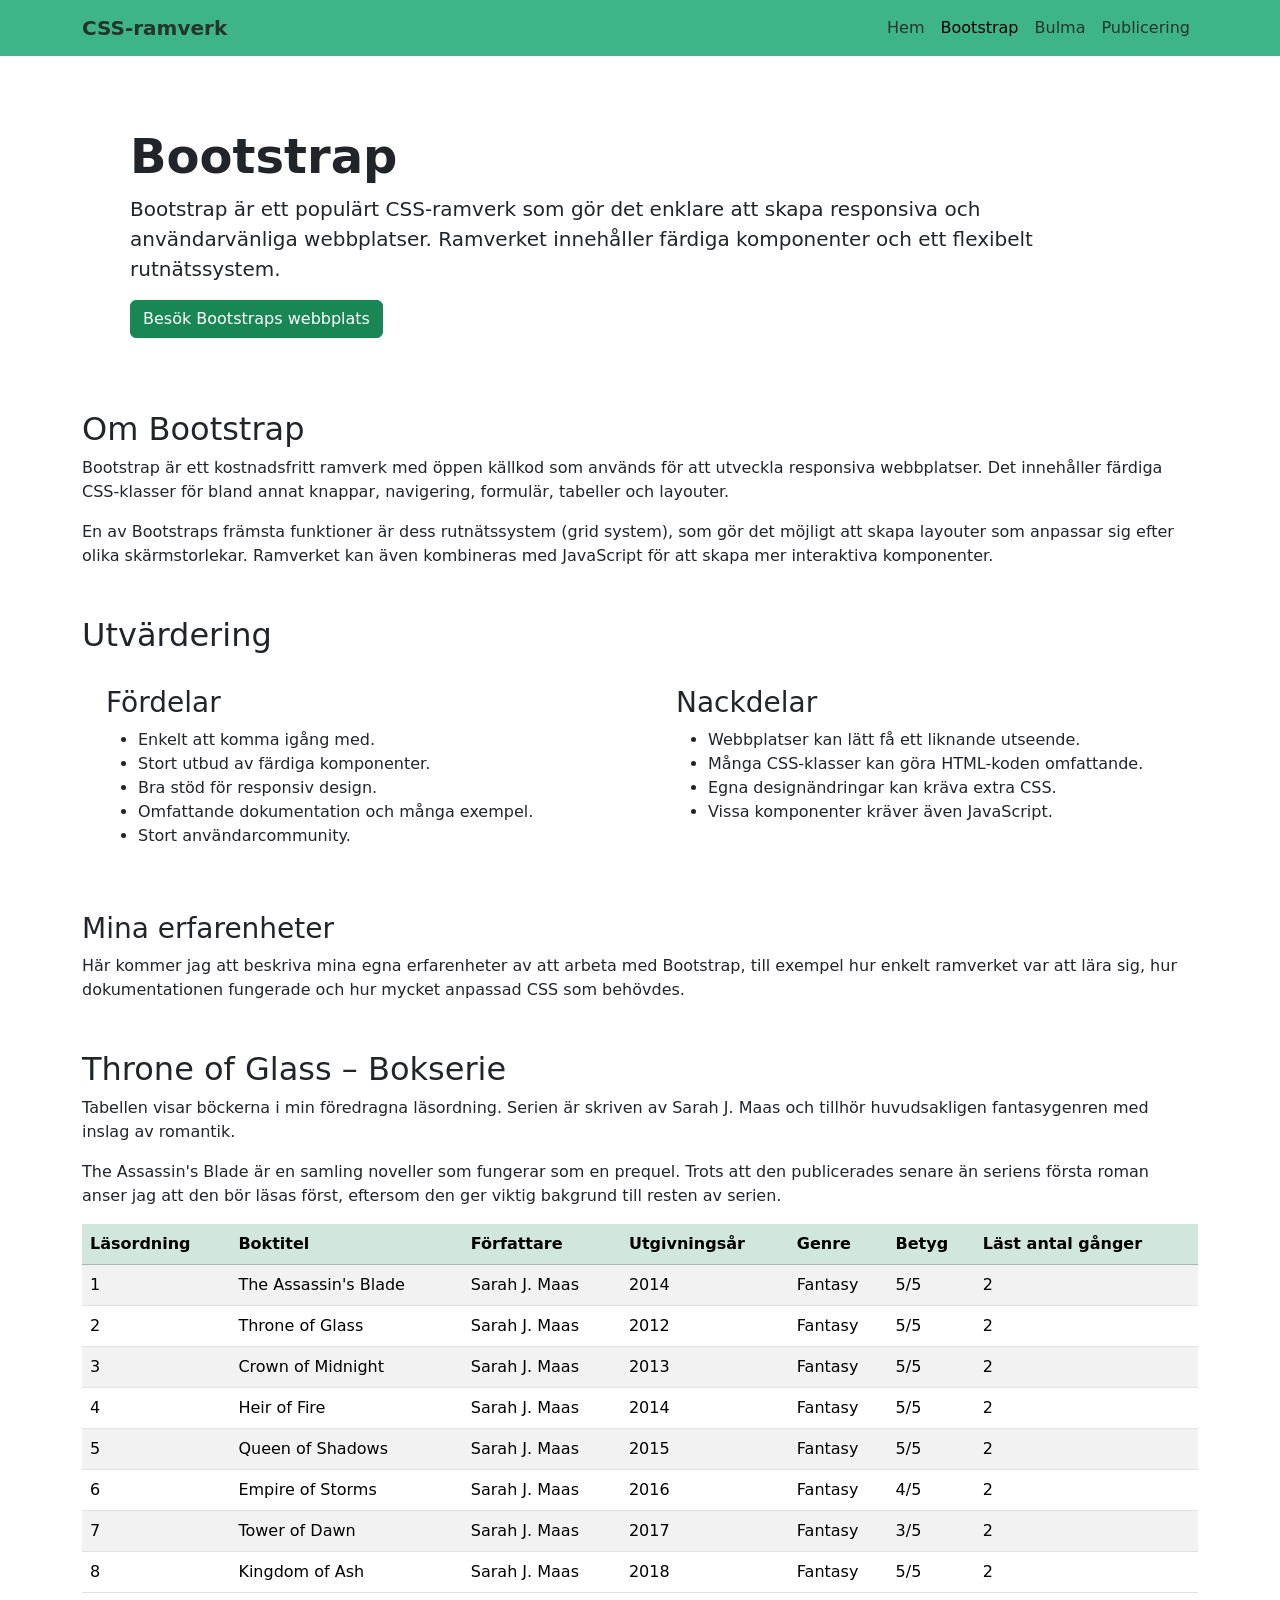
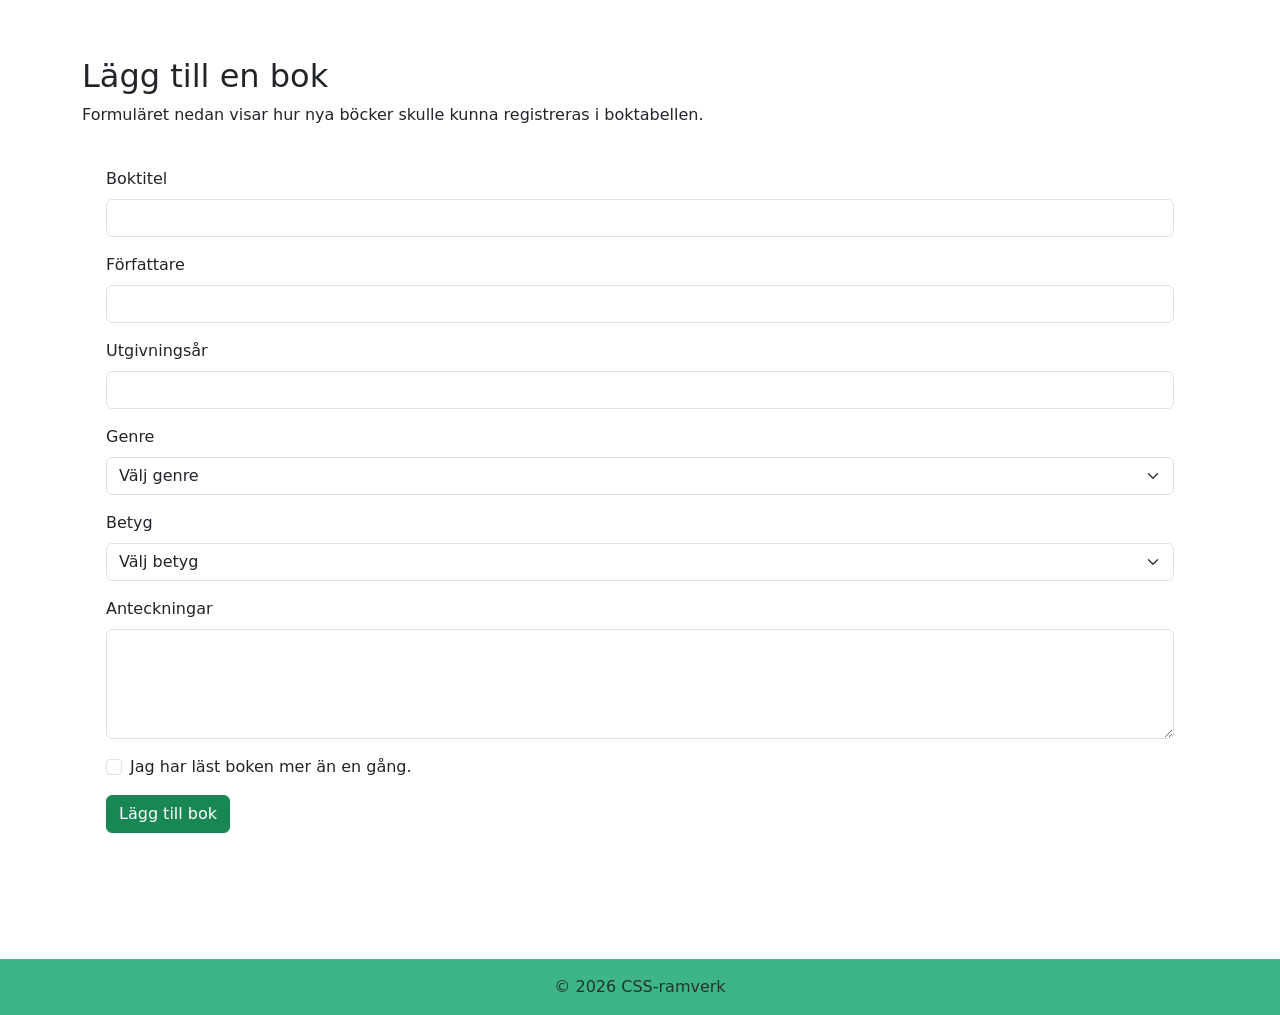
==== bootstrap.html @ 62b91027 "Initial commit" ====
<!DOCTYPE html>
<html lang="sv">
<head>
    <meta charset="UTF-8">
    <meta name="viewport" content="width=device-width, initial-scale=1.0">
    <meta name="description" content="Information och utvärdering av CSS-ramverket Bootstrap.">
    <title>Bootstrap</title>

    <!-- Bootstrap CSS -->
    <link href="https://cdn.jsdelivr.net/npm/bootstrap@5.3.3/dist/css/bootstrap.min.css" rel="stylesheet">

    <!-- My CSS -->
    <link rel="stylesheet" href="css/bootstrap-custom.css">
</head>
<body>
    <header>
        <nav class="navbar navbar-expand-md">
            <div class="container">
                <a class="navbar-brand fw-bold" href="index.html">CSS-ramverk</a>

                <div class="navbar-nav ms-auto">
                    <a class="nav-link" href="index.html">Hem</a>
                    <a class="nav-link active" href="bootstrap.html" aria-current="page">Bootstrap</a>
                    <a class="nav-link" href="bulma.html">Bulma</a>
                    <a class="nav-link" href="publicering.html">Publicering</a>
                </div>
            </div>
        </nav>
    </header>

    <main class="container py-4">

        <section class="p-4 p-md-5 mb-4 rounded-3 introduction">
            <h1 class="display-5 fw-bold">Bootstrap</h1>
            <p class="lead">
                Bootstrap är ett populärt CSS-ramverk som gör det enklare
                att skapa responsiva och användarvänliga webbplatser.
                Ramverket innehåller färdiga komponenter och ett
                flexibelt rutnätssystem.
            </p>
            <a href="https://getbootstrap.com/" target="_blank"
               rel="noopener noreferrer" class="btn btn-success">
                Besök Bootstraps webbplats
            </a>
        </section>

        <section class="mb-5">
            <h2>Om Bootstrap</h2>
            <p>
                Bootstrap är ett kostnadsfritt ramverk med öppen källkod
                som används för att utveckla responsiva webbplatser.
                Det innehåller färdiga CSS-klasser för bland annat
                knappar, navigering, formulär, tabeller och layouter.
            </p>
            <p>
                En av Bootstraps främsta funktioner är dess
                rutnätssystem (grid system), som gör det möjligt
                att skapa layouter som anpassar sig efter olika
                skärmstorlekar. Ramverket kan även kombineras med
                JavaScript för att skapa mer interaktiva komponenter.
            </p>
        </section>

        <section class="mb-5">
            <h2>Utvärdering</h2>

            <div class="row g-4">
                <div class="col-md-6">
                    <div class="evaluation-card h-100 p-4 rounded">
                        <h3>Fördelar</h3>
                        <ul>
                            <li>Enkelt att komma igång med.</li>
                            <li>Stort utbud av färdiga komponenter.</li>
                            <li>Bra stöd för responsiv design.</li>
                            <li>Omfattande dokumentation och många exempel.</li>
                            <li>Stort användarcommunity.</li>
                        </ul>
                    </div>
                </div>

                <div class="col-md-6">
                    <div class="evaluation-card h-100 p-4 rounded">
                        <h3>Nackdelar</h3>
                        <ul>
                            <li>Webbplatser kan lätt få ett liknande utseende.</li>
                            <li>Många CSS-klasser kan göra HTML-koden omfattande.</li>
                            <li>Egna designändringar kan kräva extra CSS.</li>
                            <li>Vissa komponenter kräver även JavaScript.</li>
                        </ul>
                    </div>
                </div>
            </div>

            <h3 class="mt-4">Mina erfarenheter</h3>
            <p>
                Här kommer jag att beskriva mina egna erfarenheter av
                att arbeta med Bootstrap, till exempel hur enkelt
                ramverket var att lära sig, hur dokumentationen
                fungerade och hur mycket anpassad CSS som behövdes.
            </p>
        </section>

        <section class="mb-5">
            <h2>Throne of Glass – Bokserie</h2>
            <p>
                Tabellen visar böckerna i min föredragna läsordning.
                Serien är skriven av Sarah J. Maas och tillhör
                huvudsakligen fantasygenren med inslag av romantik.
            </p>
            <p>
                The Assassin's Blade är en samling noveller som fungerar
                som en prequel. Trots att den publicerades senare än
                seriens första roman anser jag att den bör läsas först,
                eftersom den ger viktig bakgrund till resten av serien.
            </p>

            <div class="table-responsive">
                <table class="table table-striped table-hover align-middle">
                    <thead class="table-success">
                        <tr>
                            <th scope="col">Läsordning</th>
                            <th scope="col">Boktitel</th>
                            <th scope="col">Författare</th>
                            <th scope="col">Utgivningsår</th>
                            <th scope="col">Genre</th>
                            <th scope="col">Betyg</th>
                            <th scope="col">Läst antal gånger</th>
                        </tr>
                    </thead>
                    <tbody>
                        <tr>
                            <td>1</td>
                            <td>The Assassin's Blade</td>
                            <td>Sarah J. Maas</td>
                            <td>2014</td>
                            <td>Fantasy</td>
                            <td>5/5</td>
                            <td>2</td>
                        </tr>
                        <tr>
                            <td>2</td>
                            <td>Throne of Glass</td>
                            <td>Sarah J. Maas</td>
                            <td>2012</td>
                            <td>Fantasy</td>
                            <td>5/5</td>
                            <td>2</td>
                        </tr>
                        <tr>
                            <td>3</td>
                            <td>Crown of Midnight</td>
                            <td>Sarah J. Maas</td>
                            <td>2013</td>
                            <td>Fantasy</td>
                            <td>5/5</td>
                            <td>2</td>
                        </tr>
                        <tr>
                            <td>4</td>
                            <td>Heir of Fire</td>
                            <td>Sarah J. Maas</td>
                            <td>2014</td>
                            <td>Fantasy</td>
                            <td>5/5</td>
                            <td>2</td>
                        </tr>
                        <tr>
                            <td>5</td>
                            <td>Queen of Shadows</td>
                            <td>Sarah J. Maas</td>
                            <td>2015</td>
                            <td>Fantasy</td>
                            <td>5/5</td>
                            <td>2</td>
                        </tr>
                        <tr>
                            <td>6</td>
                            <td>Empire of Storms</td>
                            <td>Sarah J. Maas</td>
                            <td>2016</td>
                            <td>Fantasy</td>
                            <td>4/5</td>
                            <td>2</td>
                        </tr>
                        <tr>
                            <td>7</td>
                            <td>Tower of Dawn</td>
                            <td>Sarah J. Maas</td>
                            <td>2017</td>
                            <td>Fantasy</td>
                            <td>3/5</td>
                            <td>2</td>
                        </tr>
                        <tr>
                            <td>8</td>
                            <td>Kingdom of Ash</td>
                            <td>Sarah J. Maas</td>
                            <td>2018</td>
                            <td>Fantasy</td>
                            <td>5/5</td>
                            <td>2</td>
                        </tr>
                    </tbody>
                </table>
            </div>
        </section>

        <section class="mb-5">
            <h2>Lägg till en bok</h2>
            <p>
                Formuläret nedan visar hur nya böcker skulle kunna
                registreras i boktabellen.
            </p>

            <form action="#" method="get" class="p-4 rounded book-form">

                <div class="mb-3">
                    <label for="book-title" class="form-label">Boktitel</label>
                    <input type="text" class="form-control" id="book-title"
                           name="book-title" required>
                </div>

                <div class="mb-3">
                    <label for="author" class="form-label">Författare</label>
                    <input type="text" class="form-control" id="author"
                           name="author" required>
                </div>

                <div class="mb-3">
                    <label for="year" class="form-label">Utgivningsår</label>
                    <input type="number" class="form-control" id="year"
                           name="year" min="1" max="2100" required>
                </div>

                <div class="mb-3">
                    <label for="genre" class="form-label">Genre</label>
                    <select class="form-select" id="genre" name="genre" required>
                        <option value="" selected disabled>Välj genre</option>
                        <option value="Fantasy">Fantasy</option>
                        <option value="Romantik">Romantik</option>
                        <option value="Deckare">Deckare</option>
                        <option value="Science fiction">Science fiction</option>
                        <option value="Övrigt">Övrigt</option>
                    </select>
                </div>

                <div class="mb-3">
                    <label for="rating" class="form-label">Betyg</label>
                    <select class="form-select" id="rating" name="rating" required>
                        <option value="" selected disabled>Välj betyg</option>
                        <option value="1">1/5</option>
                        <option value="2">2/5</option>
                        <option value="3">3/5</option>
                        <option value="4">4/5</option>
                        <option value="5">5/5</option>
                    </select>
                </div>

                <div class="mb-3">
                    <label for="notes" class="form-label">Anteckningar</label>
                    <textarea class="form-control" id="notes" name="notes"
                              rows="4"></textarea>
                </div>

                <div class="form-check mb-3">
                    <input class="form-check-input" type="checkbox"
                           id="read-twice" name="read-twice" value="yes">
                    <label class="form-check-label" for="read-twice">
                        Jag har läst boken mer än en gång.
                    </label>
                </div>

                <button type="submit" class="btn btn-success">
                    Lägg till bok
                </button>

            </form>
        </section>

    </main>

    <footer class="site-footer text-center py-3">
        <p class="mb-0">&copy; 2026 CSS-ramverk</p>
    </footer>

</body>
</html>
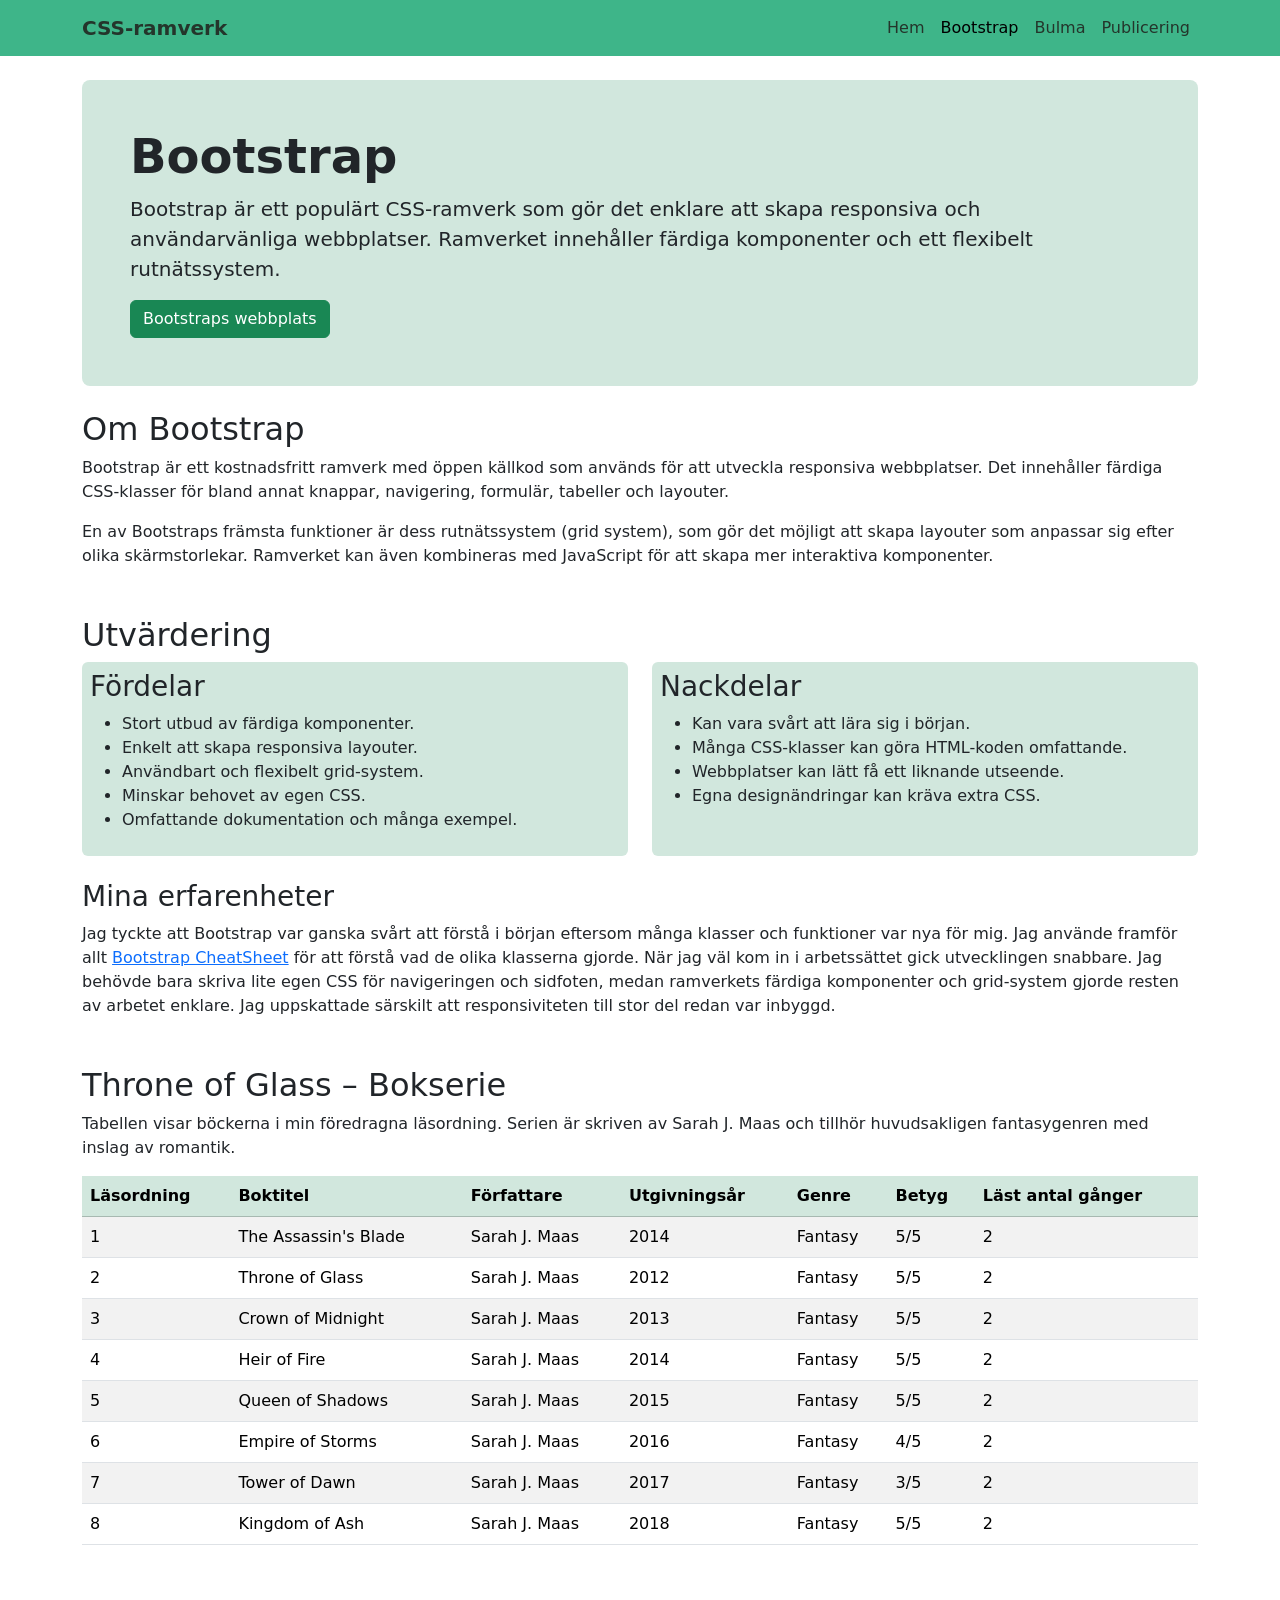
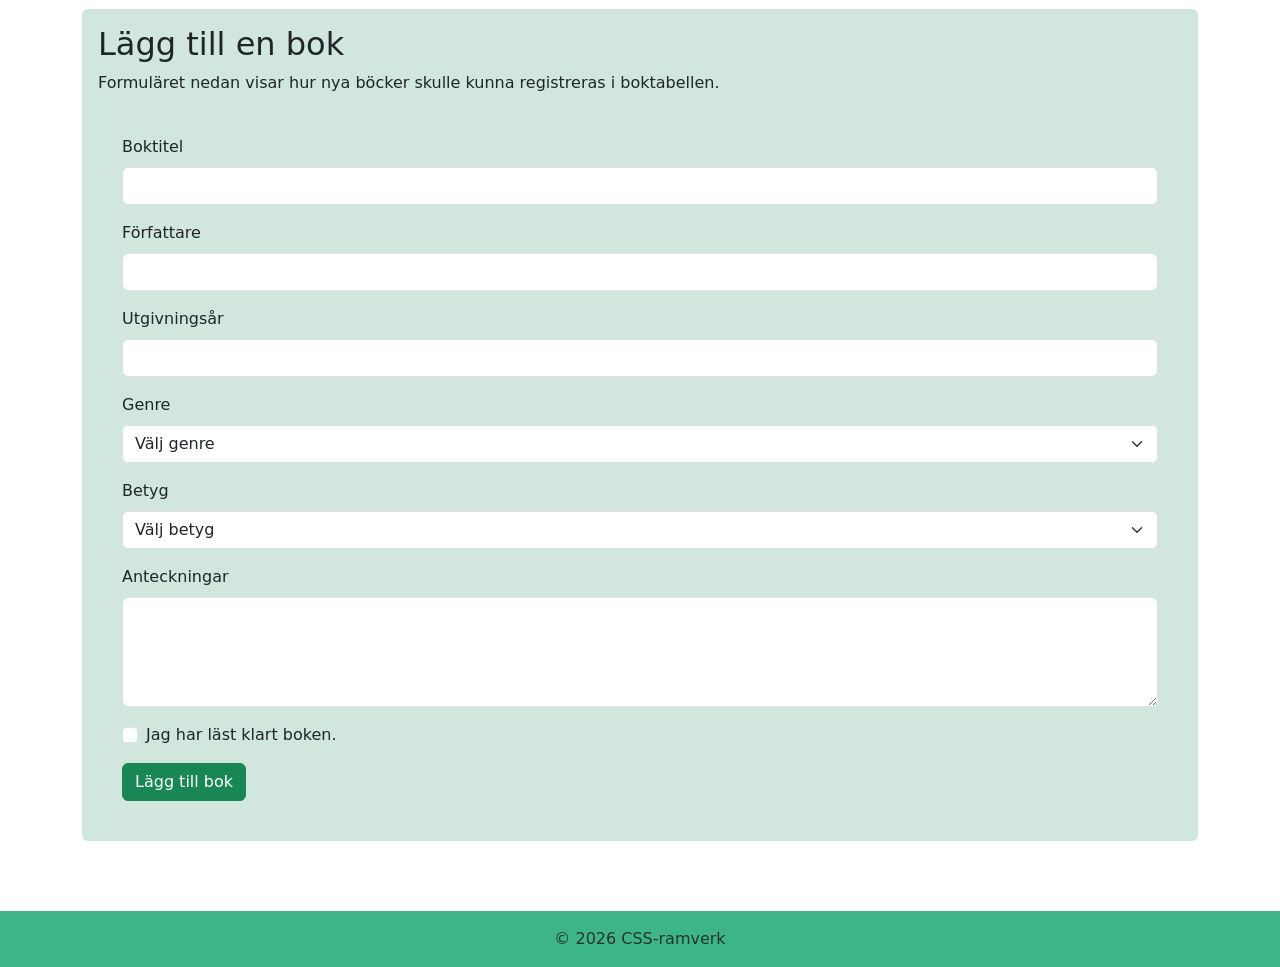
==== commit 78fc428b: "Fixed some styling added evaluation txt edited some other txt" ====
--- a/bootstrap.html
+++ b/bootstrap.html
@@ -29,28 +29,21 @@
     </header>
 
     <main class="container py-4">
-
-        <section class="p-4 p-md-5 mb-4 rounded-3 introduction">
+        <section class="p-4 p-md-5 mb-4 rounded-3 introduction bg-success-subtle">
             <h1 class="display-5 fw-bold">Bootstrap</h1>
             <p class="lead">
-                Bootstrap är ett populärt CSS-ramverk som gör det enklare
-                att skapa responsiva och användarvänliga webbplatser.
-                Ramverket innehåller färdiga komponenter och ett
-                flexibelt rutnätssystem.
+                Bootstrap är ett populärt CSS-ramverk som gör det enklare att skapa responsiva och användarvänliga webbplatser. Ramverket innehåller färdiga komponenter och ett flexibelt rutnätssystem.
             </p>
             <a href="https://getbootstrap.com/" target="_blank"
                rel="noopener noreferrer" class="btn btn-success">
-                Besök Bootstraps webbplats
+                Bootstraps webbplats
             </a>
         </section>
 
         <section class="mb-5">
             <h2>Om Bootstrap</h2>
             <p>
-                Bootstrap är ett kostnadsfritt ramverk med öppen källkod
-                som används för att utveckla responsiva webbplatser.
-                Det innehåller färdiga CSS-klasser för bland annat
-                knappar, navigering, formulär, tabeller och layouter.
+                Bootstrap är ett kostnadsfritt ramverk med öppen källkod som används för att utveckla responsiva webbplatser. Det innehåller färdiga CSS-klasser för bland annat knappar, navigering, formulär, tabeller och layouter.
             </p>
             <p>
                 En av Bootstraps främsta funktioner är dess
@@ -66,52 +59,47 @@
 
             <div class="row g-4">
                 <div class="col-md-6">
-                    <div class="evaluation-card h-100 p-4 rounded">
+                    <div class="h-100 p-2 rounded bg-success-subtle">
                         <h3>Fördelar</h3>
                         <ul>
-                            <li>Enkelt att komma igång med.</li>
                             <li>Stort utbud av färdiga komponenter.</li>
-                            <li>Bra stöd för responsiv design.</li>
+                            <li>Enkelt att skapa responsiva layouter.</li>
+                            <li>Användbart och flexibelt grid-system.</li>
+                            <li>Minskar behovet av egen CSS.</li>
                             <li>Omfattande dokumentation och många exempel.</li>
-                            <li>Stort användarcommunity.</li>
                         </ul>
                     </div>
                 </div>
 
                 <div class="col-md-6">
-                    <div class="evaluation-card h-100 p-4 rounded">
+                    <div class="h-100 p-2 rounded bg-success-subtle">
                         <h3>Nackdelar</h3>
                         <ul>
+                            <li>Kan vara svårt att lära sig i början.</li>
+                            <li>Många CSS-klasser kan göra HTML-koden omfattande.</li>
                             <li>Webbplatser kan lätt få ett liknande utseende.</li>
-                            <li>Många CSS-klasser kan göra HTML-koden omfattande.</li>
                             <li>Egna designändringar kan kräva extra CSS.</li>
-                            <li>Vissa komponenter kräver även JavaScript.</li>
                         </ul>
                     </div>
                 </div>
             </div>
 
             <h3 class="mt-4">Mina erfarenheter</h3>
-            <p>
-                Här kommer jag att beskriva mina egna erfarenheter av
-                att arbeta med Bootstrap, till exempel hur enkelt
-                ramverket var att lära sig, hur dokumentationen
-                fungerade och hur mycket anpassad CSS som behövdes.
-            </p>
+                <p>
+                    Jag tyckte att Bootstrap var ganska svårt att förstå i början
+                    eftersom många klasser och funktioner var nya för mig.
+                    Jag använde framför allt
+                    <a href="https://bootstrap-cheatsheet.themeselection.com/"
+                    target="_blank" rel="noopener noreferrer">Bootstrap CheatSheet</a>
+                    för att förstå vad de olika klasserna gjorde. När jag väl kom in i arbetssättet gick utvecklingen snabbare. Jag behövde bara skriva lite egen CSS för navigeringen och
+                    sidfoten, medan ramverkets färdiga komponenter och grid-system gjorde resten av arbetet enklare. Jag uppskattade särskilt att responsiviteten till stor del redan var inbyggd.
+                </p>
         </section>
 
         <section class="mb-5">
             <h2>Throne of Glass – Bokserie</h2>
             <p>
-                Tabellen visar böckerna i min föredragna läsordning.
-                Serien är skriven av Sarah J. Maas och tillhör
-                huvudsakligen fantasygenren med inslag av romantik.
-            </p>
-            <p>
-                The Assassin's Blade är en samling noveller som fungerar
-                som en prequel. Trots att den publicerades senare än
-                seriens första roman anser jag att den bör läsas först,
-                eftersom den ger viktig bakgrund till resten av serien.
+                Tabellen visar böckerna i min föredragna läsordning. Serien är skriven av Sarah J. Maas och tillhör huvudsakligen fantasygenren med inslag av romantik.
             </p>
 
             <div class="table-responsive">
@@ -205,14 +193,13 @@
             </div>
         </section>
 
-        <section class="mb-5">
+        <section class="mb-3 p-3 rounded bg-success-subtle">
             <h2>Lägg till en bok</h2>
             <p>
-                Formuläret nedan visar hur nya böcker skulle kunna
-                registreras i boktabellen.
-            </p>
-
-            <form action="#" method="get" class="p-4 rounded book-form">
+                Formuläret nedan visar hur nya böcker skulle kunna registreras i boktabellen.
+            </p>
+
+            <form action="#" method="get" class="p-4 rounded">
 
                 <div class="mb-3">
                     <label for="book-title" class="form-label">Boktitel</label>
@@ -266,7 +253,7 @@
                     <input class="form-check-input" type="checkbox"
                            id="read-twice" name="read-twice" value="yes">
                     <label class="form-check-label" for="read-twice">
-                        Jag har läst boken mer än en gång.
+                        Jag har läst klart boken.
                     </label>
                 </div>
 
